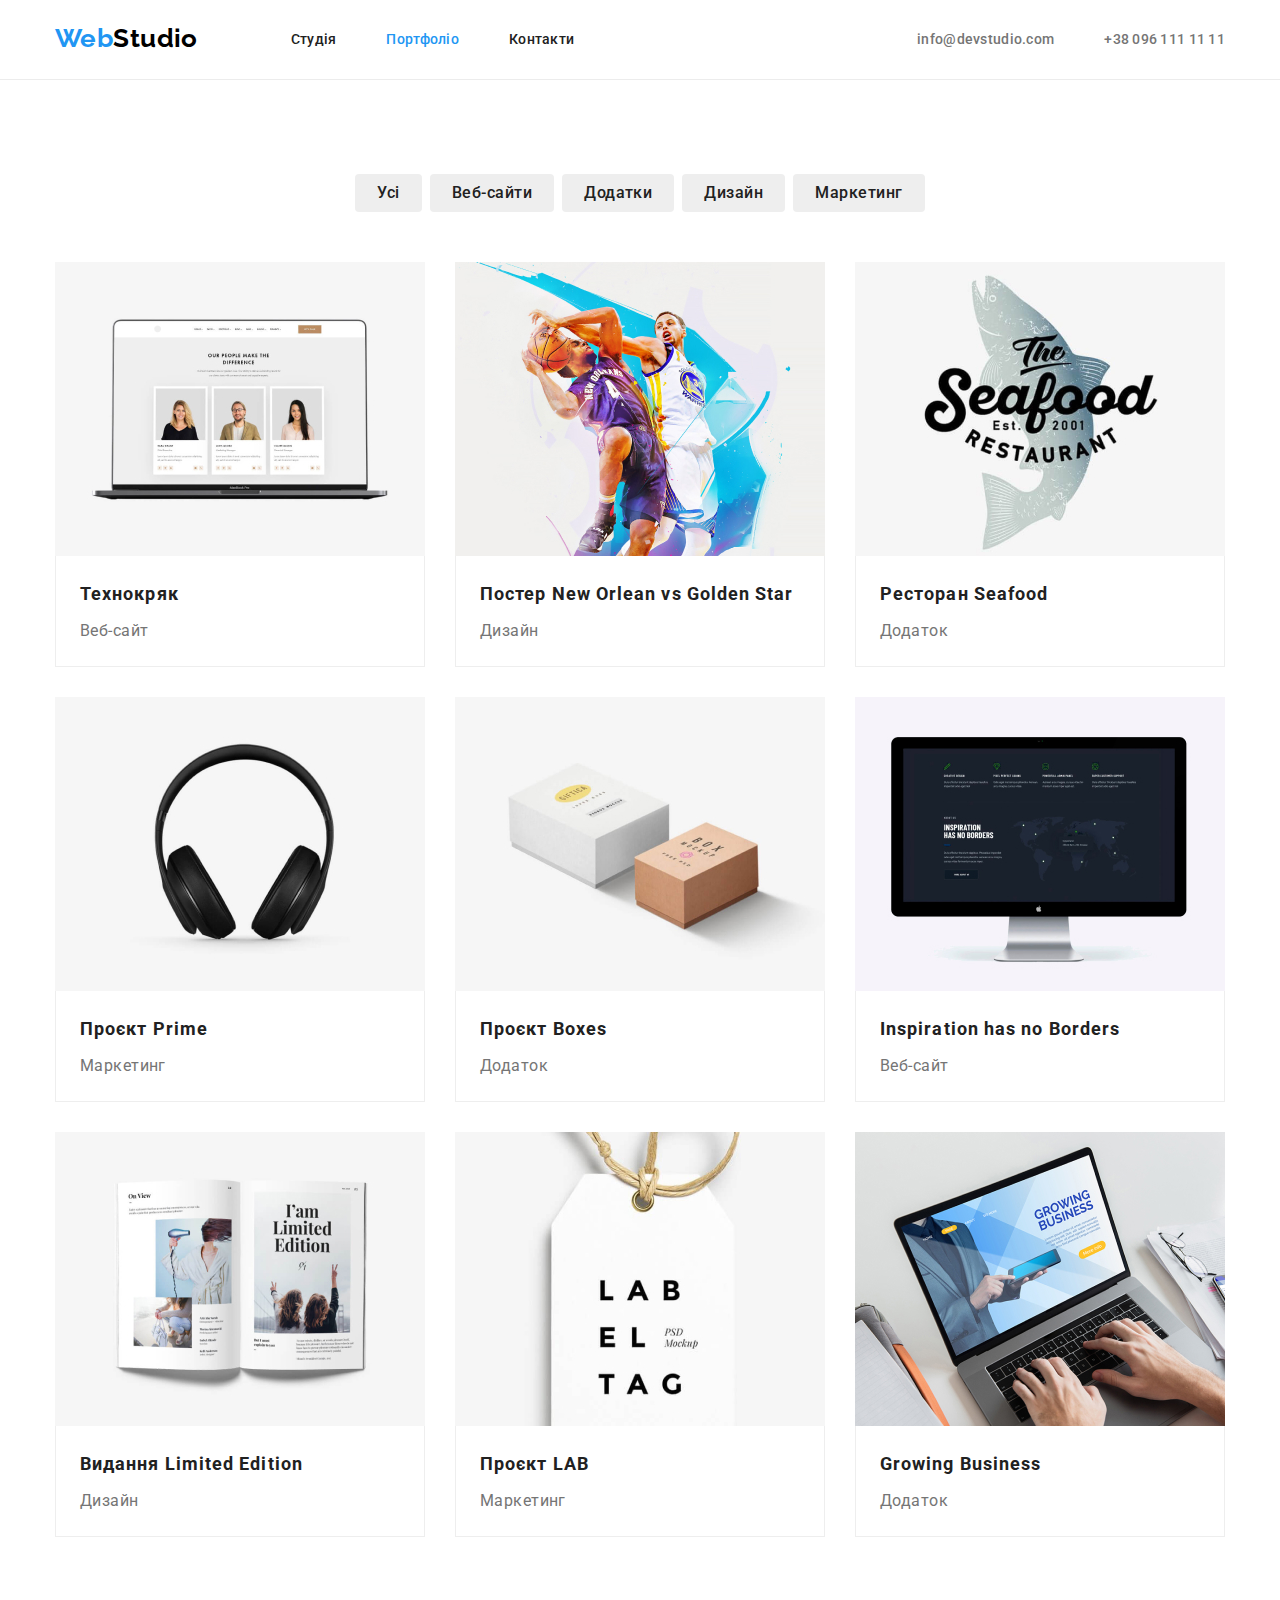
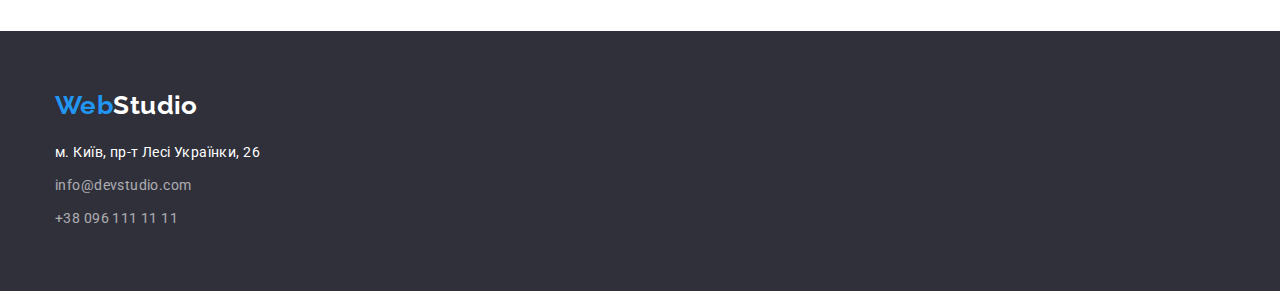
==== portfolio.html @ 3926dccb "cloned repository" ====
<!DOCTYPE html>
<html lang="uk">
  <head>
    <meta charset="UTF-8" />
    <meta http-equiv="X-UA-Compatible" content="IE=edge" />
    <meta name="viewport" content="width=device-width, initial-scale=1.0" />
    <link
      rel="stylesheet"
      href="https://cdnjs.cloudflare.com/ajax/libs/modern-normalize/1.1.0/modern-normalize.css"
      integrity="sha512-Y0MM+V6ymRKN2zStTqzQ227DWhhp4Mzdo6gnlRnuaNCbc+YN/ZH0sBCLTM4M0oSy9c9VKiCvd4Jk44aCLrNS5Q=="
      crossorigin="anonymous"
      referrerpolicy="no-referrer"
    />
    <link rel="stylesheet" href="./styles.css/styles.css" />
    <link rel="preconnect" href="https://fonts.googleapis.com" />
    <link rel="preconnect" href="https://fonts.gstatic.com" crossorigin />
    <link
      href="https://fonts.googleapis.com/css2?family=Raleway:wght@700&family=Roboto:wght@400;500;700;900&display=swap"
      rel="stylesheet"
    />

    <title>WebStudio | Portfolio</title>
  </head>
  <body>
    <header class="page-header">
      <div class="container header-container">
        <a href="./index.html" class="header-logo"
          ><span class="active">Web</span>Studio</a
        >
        <nav>
          <ul class="list nav-items">
            <li><a href="./index.html" class="nav-item">Студія</a></li>
            <li><a href="./portfolio.html" class="active nav-item">Портфоліо</a></li>
            <li><a href="" class="nav-item">Контакти</a></li>
          </ul>
        </nav>
        <ul class="list header-contacts">
          <li>
            <a href="mailto:info@devstudio.com" class="header-contact"
              >info@devstudio.com</a
            >
          </li>
          <li>
            <a href="tel:+380961111111" class="header-contact"
              >+38 096 111 11 11</a
            >
          </li>
        </ul>
      </div>
    </header>
  <main>
    <section class="section">
      <div class="container">
        <h1 class="hidden">Проєкти фірми</h1>
        <ul class="list radio-btns">
          <li><button class="radio-btn" type="button">Усі</button></li>
          <li><button class="radio-btn" type="button">Веб-сайти</button></li>
          <li><button class="radio-btn" type="button">Додатки</button></li>
          <li><button class="radio-btn" type="button">Дизайн</button></li>
          <li><button class="radio-btn" type="button">Маркетинг</button></li>
        </ul>
        <ul class="products list">
          <li class="product">
            <img
              src="./images/img.jpg"
              alt="Ноутбук, на якому відкритий сайт, що зображує фото трьох людех"
              width="370" height="294" class="product-img"
            />
            <div class="product-description">
              <h2 class="product-heading">Технокряк</h2>
              <p class="product-text">Веб-сайт</p>  
            </div>
          </li>
          <li class="product">
            <img
              src="./images/img-1.jpg"
              alt="Один баскетболіст намагається перехопити м'яча в іншого"
              width="370" class="product-img"
            />
            <div class="product-description">
              <h2 class="product-heading">Постер New Orlean vs Golden Star</h2>
              <p class="product-text">Дизайн</p>
            </div> 
          </li>
          <li class="product">
            <img
              src="./images/img-2.jpg"
              alt="Логотип ресторану Seafood"
              width="370" class="product-img"
            />
            <div class="product-description">
              <h2 class="product-heading">Ресторан Seafood</h2>
              <p class="product-text">Додаток</p>
            </div>  
          </li>
          <li class="product">
            <img src="./images/img-3.jpg" alt="Чорні навушники" width="370"  class="product-img"/>
            <div class="product-description">
              <h2 class="product-heading">Проєкт Prime</h2>
              <p class="product-text">Маркетинг</p>
            </div>         
          </li>
          <li class="product">
            <img src="./images/img-4.jpg" alt="Дві коробки" width="370"  class="product-img"/>
            <div class="product-description">
              <h2 class="product-heading">Проєкт Boxes</h2>
              <p class="product-text">Додаток</p>
            </div>
          </li>
          <li class="product">
            <img
              src="./images/img-5.jpg"
              alt="Монітор, що зображує сайт проєкту Inspiration has no Borders"
              width="370" class="product-img"
            />
            <div class="product-description">
              <h2 class="product-heading">Inspiration has no Borders</h2>
              <p class="product-text">Веб-сайт</p>
            </div>
          </li>
          <li class="product">
            <img src="./images/img-6.jpg" alt="Відкрити книга" width="370"  class="product-img"/>
            <div class="product-description">
              <h2 class="product-heading">Видання Limited Edition</h2>
              <p class="product-text">Дизайн</p>
            </div>
          </li>
          <li class="product">
            <img
              src="./images/img-7.jpg"
              alt="Бірка з написом Lab El Tag"
              width="370" class="product-img"
            />
            <div class="product-description">
              <h2 class="product-heading">Проєкт LAB</h2>
              <p class="product-text">Маркетинг</p>
            </div>
          </li>
          <li class="product">
            <img
              src="./images/img-8.jpg"
              alt="Людина працює за ноутбуком, на якому відкритий додаток Growing Business"
              width="370" class="product-img"
            />
            <div class="product-description">
              <h2 class="product-heading">Growing Business</h2>
              <p class="product-text">Додаток</p>
            </div>
          </li>
        </ul>
      </div>
    </section>
  </main>
  <footer class="page-footer">
      <div class="container">
        <a href="./index.html" class="footer-logo"
          ><span class="active">Web</span>Studio</a
        >
        <address>
          <ul class="list">
            <li class="footer-address">
              <a
                href="https://www.google.com/maps/place/Lesi+Ukrainky+Blvd,+26,+Kyiv,+02000/@50.4265841,30.5361971,17z/data=!3m1!4b1!4m5!3m4!1s0x40d4cf0e033ecbe9:0x57a4dffefec77da0!8m2!3d50.4265807!4d30.5383858"
                target="_blank"
                class="address-link first"
                >м. Київ, пр-т Лесі Українки, 26</a
              >
            </li>
            <li class="footer-address">
              <a href="mailto:info@devstudio.com" class="address-link"
                >info@devstudio.com</a
              >
            </li>
            <li class="footer-address">
              <a href="tel:+380961111111" class="address-link"
                >+38 096 111 11 11</a
              >
            </li>
          </ul>
        </address>
      </div>
    </footer>
</html>
---- styles.css/styles.css ----
:root {
  --main-font: "Roboto", sans-serif;
  --logo-font: "Raleway", sans-serif;
  --accent: #2196f3;
  --black-text: #212121;
  --grey-text: #757575;
  --black-background: #2f303a;
  --grey-button: #f5f4fa;
  --white: #fff;
  --black: #000;
  --grey: #eee;
}

*,
*::after,
*::before {
  box-sizing: border-box;
}

h1,
h2,
h3,
p {
  margin: 0;
}

body {
  font-family: var(--main-font);
  color: var(--grey-text);
  letter-spacing: 0.03em;
  font-size: 14px;
}

img {
  display: block;
  max-width: 100%;
  height: auto;
}

.list {
  list-style: none;
  margin: 0;
  padding: 0;
}

.container {
  width: 1200px;
  margin: 0 auto;
  padding-left: 15px;
  padding-right: 15px;
}

.section {
  padding-top: 94px;
  padding-bottom: 94px;
}

/* Header */

.page-header {
  border-bottom: 1px solid #ececec;
}

.header-container {
  display: flex;
  align-items: center;
}

/* logo */

.header-logo {
  margin-right: 93px;
  padding-top: 24px;
  padding-bottom: 25px;

  text-decoration: none;
  font-family: var(--logo-font);
  font-size: 26px;
  font-weight: 700;

  color: var(--black);
}

/* nav */

.nav-items {
  display: flex;
  gap: 50px;
}

.nav-item,
.nav-item:visited {
  padding-top: 32px;
  padding-bottom: 32px;

  color: var(--black-text);

  text-decoration: none;
  letter-spacing: 0.02em;
  font-weight: 500;
}

.active,
.active:visited {
  color: var(--accent);
}

/* contacts */

.header-contacts {
  display: flex;
  gap: 50px;
  margin-left: auto;
}

.header-contact {
  color: inherit;
  text-decoration: none;
  letter-spacing: 0.02em;
  font-weight: 500;
}

.header-contact:hover,
.header-contact:focus {
  color: var(--accent);
}

/* hero */

.hero {
  text-align: center;
  padding-top: 200px;
  padding-bottom: 200px;

  background-color: var(--black-background);
}

.hero-heading {
  margin: 0 auto 30px;
  width: 696px;

  color: var(--white);

  text-transform: uppercase;
  font-weight: 900;
  font-size: 44px;
  line-height: 1.36;
  letter-spacing: 0.06em;
}

.primary-btn {
  padding: 10px 32px;
  min-width: 216px;
  text-align: center;
  border-radius: 4px;

  color: var(--white);
  background-color: var(--accent);
  border: none;

  font-family: var(--main-font);
  font-weight: 700;
  letter-spacing: 0.06em;
  font-size: 16px;
  line-height: 1.88;

  cursor: pointer;
}

/* hidden headings */

.hidden {
  position: absolute;
  white-space: nowrap;
  width: 1px;
  height: 1px;
  overflow: hidden;
  border: 0;
  padding: 0;
  clip: rect(0 0 0 0);
  clip-path: inset(50%);
  margin: -1px;
}

/* features section */

.features {
  display: flex;
  gap: 30px;
  padding-bottom: 0;
}

.features-subsection {
  width: 270px;
}

.features-heading {
  margin-bottom: 10px;

  font-weight: 700;
  font-size: 14px;
  text-transform: uppercase;

  color: var(--black-text);
}

.features-paragraph {
  line-height: 1.71;
}

/* activities section*/

.activities-photos {
  display: flex;
  gap: 30px;
}

.section-heading {
  margin-bottom: 50px;
  text-align: center;

  color: var(--black-text);

  font-weight: 700;
  font-size: 36px;
}

/* team section */

.team {
  background-color: var(--grey-button);
}

.team.list {
  display: flex;
  gap: 30px;

  text-align: center;
}

.team-subsection {
  border-radius: 0 0 4px 4px;
  box-shadow: 0px 1px 3px rgba(0, 0, 0, 0.12), 0px 1px 1px rgba(0, 0, 0, 0.14),
    0px 2px 1px rgba(0, 0, 0, 0.2);
}

.team-photo {
  margin-bottom: 30px;
}

.team-name {
  color: var(--black-text);

  font-weight: 500;
  font-size: 16px;

  margin-bottom: 10px;
}

.team-text {
  font-size: 16px;

  margin-bottom: 30px;
}

/* footer */

.page-footer {
  padding-top: 60px;
  padding-bottom: 60px;
  background-color: var(--black-background);
}

.footer-logo {
  display: block;
  margin-bottom: 20px;
  width: 200px;

  text-decoration: none;
  font-family: var(--logo-font);
  font-size: 26px;
  font-weight: 700;

  color: var(--white);
}

.footer-address {
  display: block;
}

.footer-address:not(:last-child) {
  margin-bottom: 9px;
}

.address-link,
.address-link:visited {
  color: var(--white);
  opacity: 0.6;

  text-decoration: none;
  font-weight: 400;
  font-style: normal;
  line-height: 1.71;
}

.first,
.first:visited {
  opacity: 1;
}

.address-link:hover,
.address-link:focus {
  color: var(--accent);
}

/* portfolio page */

/* radio buttons */

.radio-btns {
  display: flex;
  justify-content: center;
  gap: 8px;
  margin-bottom: 50px;
}

.radio-btn {
  padding: 6px 22px;
  border-radius: 4px;

  color: var(--black-text);
  background-color: var(--grey);
  border: none;

  font-family: var(--main-font);
  font-weight: 500;
  font-size: 16px;
  line-height: 1.62;
  letter-spacing: 0.03em;

  cursor: pointer;
}

.radio-btn:hover,
.radio-btn:focus {
  color: var(--white);
  background-color: var(--accent);
  box-shadow: 0px 3px 1px rgba(0, 0, 0, 0.1), 0px 1px 2px rgba(0, 0, 0, 0.08),
    0px 2px 2px rgba(0, 0, 0, 0.12);
}

/* products */

.products {
  display: flex;
  gap: 30px;
  flex-wrap: wrap;
}

.product {
  width: 370px;
  margin: 0;
}

.product-description {
  padding: 20px 24px;

  border: 1px solid var(--grey);
  border-top: none;
}

.product-heading {
  font-weight: 700;
  line-height: 2;
  font-size: 18px;
  letter-spacing: 0.06em;

  color: var(--black-text);
}

.product-text {
  margin-top: 4px;

  font-size: 16px;
  line-height: 1.88;
}
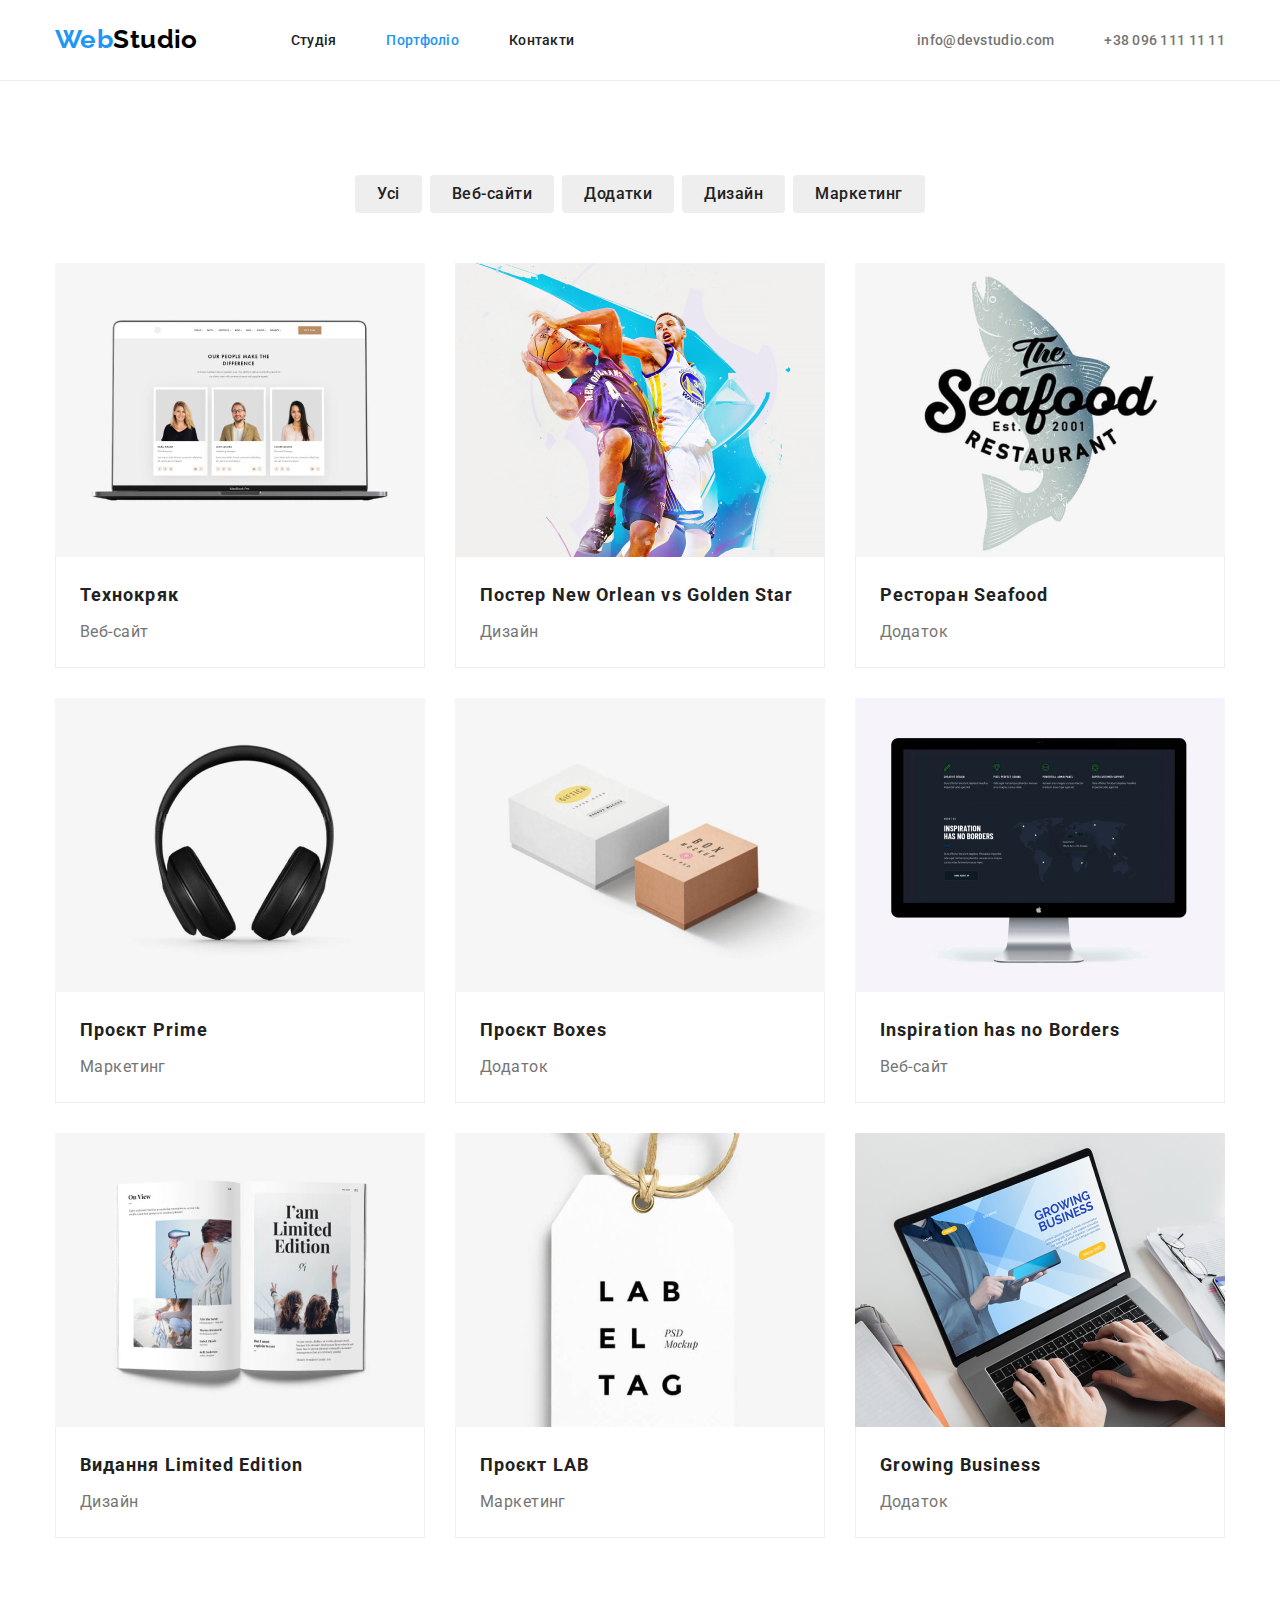
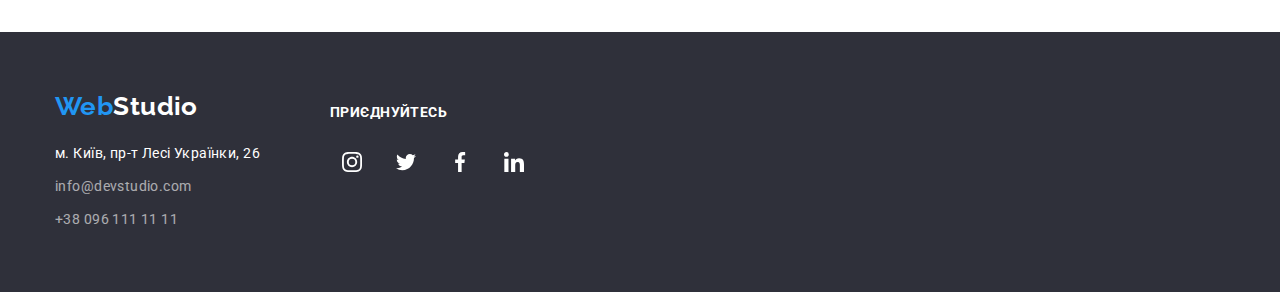
==== commit e04a5139: "all icon" ====
--- a/portfolio.html
+++ b/portfolio.html
@@ -152,32 +152,59 @@
     </section>
   </main>
   <footer class="page-footer">
-      <div class="container">
-        <a href="./index.html" class="footer-logo"
-          ><span class="active">Web</span>Studio</a
-        >
-        <address>
-          <ul class="list">
-            <li class="footer-address">
-              <a
-                href="https://www.google.com/maps/place/Lesi+Ukrainky+Blvd,+26,+Kyiv,+02000/@50.4265841,30.5361971,17z/data=!3m1!4b1!4m5!3m4!1s0x40d4cf0e033ecbe9:0x57a4dffefec77da0!8m2!3d50.4265807!4d30.5383858"
-                target="_blank"
-                class="address-link first"
-                >м. Київ, пр-т Лесі Українки, 26</a
-              >
-            </li>
-            <li class="footer-address">
-              <a href="mailto:info@devstudio.com" class="address-link"
-                >info@devstudio.com</a
-              >
-            </li>
-            <li class="footer-address">
-              <a href="tel:+380961111111" class="address-link"
-                >+38 096 111 11 11</a
-              >
+      <div class="container footer">
+        <div>
+          <a href="./index.html" class="footer-logo"
+            ><span class="active">Web</span>Studio</a
+          >
+          <address>
+            <ul class="list">
+              <li class="footer-address">
+                <a
+                  href="https://www.google.com/maps/place/Lesi+Ukrainky+Blvd,+26,+Kyiv,+02000/@50.4265841,30.5361971,17z/data=!3m1!4b1!4m5!3m4!1s0x40d4cf0e033ecbe9:0x57a4dffefec77da0!8m2!3d50.4265807!4d30.5383858"
+                  target="_blank"
+                  class="address-link first"
+                  >м. Київ, пр-т Лесі Українки, 26</a
+                >
+              </li>
+              <li class="footer-address">
+                <a href="mailto:info@devstudio.com" class="address-link"
+                  >info@devstudio.com</a
+                >
+              </li>
+              <li class="footer-address">
+                <a href="tel:+380961111111" class="address-link"
+                  >+38 096 111 11 11</a
+                >
+              </li>
+            </ul>
+          </address>
+        </div>
+        <div class="footer-join-us">
+          <h4 class="footer-subheading">приєднуйтесь</h4>
+          <ul class="list social-media-icons">
+            <li class="social-media-icon-bcg">
+              <svg class="social-media-icon icon">
+                <use href="./images/icons.svg#icon-instagram-2"></use>
+              </svg>
+            </li>
+            <li class="social-media-icon-bcg">
+              <svg class="social-media-icon icon">
+                <use href="./images/icons.svg#icon-twitter-1"></use>
+              </svg>
+            </li>
+            <li class="social-media-icon-bcg">
+              <svg class="social-media-icon icon">
+                <use href="./images/icons.svg#icon-facebook-1"></use>
+              </svg>
+            </li>
+            <li class="social-media-icon-bcg">
+              <svg class="social-media-icon icon">
+                <use href="./images/icons.svg#icon-linkedin-1"></use>
+              </svg>
             </li>
           </ul>
-        </address>
+        </div>
       </div>
     </footer>
-</html>
+</html> 
--- a/styles.css/styles.css
+++ b/styles.css/styles.css
@@ -9,6 +9,7 @@
   --white: #fff;
   --black: #000;
   --grey: #eee;
+  --social-media-icon: #afb1b8;
 }
 
 *,
@@ -20,6 +21,7 @@
 h1,
 h2,
 h3,
+h4,
 p {
   margin: 0;
 }
@@ -111,6 +113,8 @@
   display: flex;
   gap: 50px;
   margin-left: auto;
+  padding-top: 32px;
+  padding-bottom: 32px;
 }
 
 .header-contact {
@@ -123,6 +127,12 @@
 .header-contact:hover,
 .header-contact:focus {
   color: var(--accent);
+  cursor: pointer;
+}
+
+.header-contact.display-flex {
+  display: flex;
+  gap: 10px;
 }
 
 /* hero */
@@ -194,6 +204,11 @@
   width: 270px;
 }
 
+.features-subsection > .icon {
+  background-color: var(--grey-button);
+  margin-bottom: 30px;
+}
+
 .features-heading {
   margin-bottom: 10px;
 
@@ -239,6 +254,8 @@
 }
 
 .team-subsection {
+  padding-bottom: 30px;
+
   border-radius: 0 0 4px 4px;
   box-shadow: 0px 1px 3px rgba(0, 0, 0, 0.12), 0px 1px 1px rgba(0, 0, 0, 0.14),
     0px 2px 1px rgba(0, 0, 0, 0.2);
@@ -263,7 +280,42 @@
   margin-bottom: 30px;
 }
 
+/* clients */
+
+.clients {
+  display: flex;
+  justify-content: center;
+  gap: 30px;
+}
+
+.client {
+  width: 170px;
+  padding: 16px 32px;
+
+  border: 1px solid var(--social-media-icon);
+  border-radius: 4px;
+
+  color: var(--social-media-icon);
+}
+
+.client:hover,
+.client:focus {
+  color: var(--accent);
+  border-color: var(--accent);
+  cursor: pointer;
+}
+
+.client-icon {
+  width: 106px;
+  height: 60px;
+}
+
 /* footer */
+
+.footer.container {
+  display: flex;
+  gap: 70px;
+}
 
 .page-footer {
   padding-top: 60px;
@@ -294,6 +346,7 @@
 
 .address-link,
 .address-link:visited {
+  display: block;
   color: var(--white);
   opacity: 0.6;
 
@@ -311,6 +364,22 @@
 .address-link:hover,
 .address-link:focus {
   color: var(--accent);
+}
+
+.footer-subheading {
+  margin-bottom: 20px;
+  padding-top: 12px;
+
+  font-weight: 700;
+
+  text-transform: uppercase;
+  text-decoration: none;
+
+  color: var(--white);
+}
+
+.page-footer .social-media-icon-bcg {
+  color: var(--white);
 }
 
 /* portfolio page */
@@ -384,3 +453,57 @@
   font-size: 16px;
   line-height: 1.88;
 }
+
+/* icons */
+
+.icon {
+  display: block;
+  margin: auto;
+}
+
+.icon.mail {
+  width: 16px;
+  height: 12px;
+}
+
+.icon.phone {
+  width: 10px;
+  height: 16px;
+}
+
+.feature-icon {
+  width: 70px;
+  height: 120px;
+}
+
+.social-media-icon {
+  width: 20px;
+  height: 20px;
+  margin: auto;
+}
+
+.social-media-icons {
+  display: flex;
+  justify-content: center;
+  gap: 10px;
+  align-items: center;
+}
+
+.social-media-icon-bcg {
+  padding: 12px;
+
+  border-radius: 50%;
+
+  color: var(--social-media-icon);
+}
+
+.social-media-icon-bcg:hover {
+  background-color: var(--accent);
+  color: var(--white);
+}
+
+.icon-container {
+  padding-top: 1px;
+  padding-bottom: 0;
+  height: auto;
+}
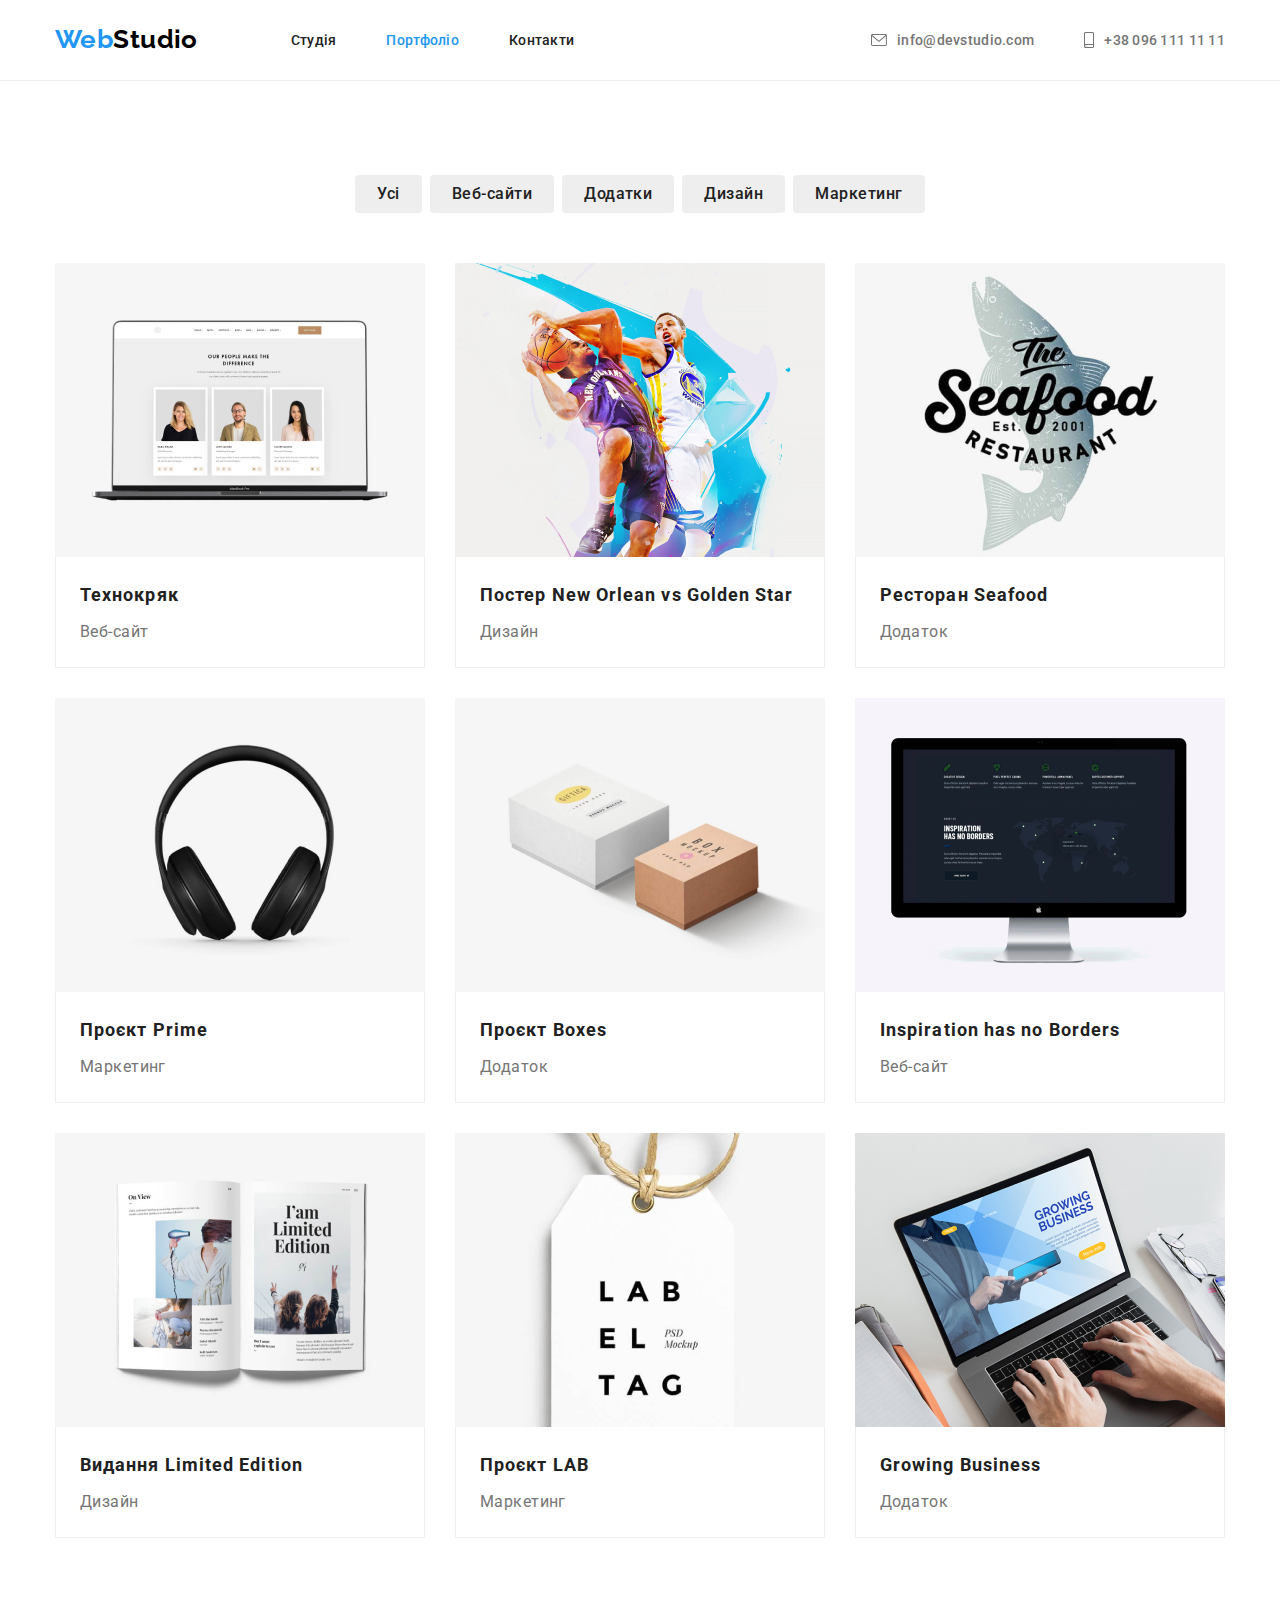
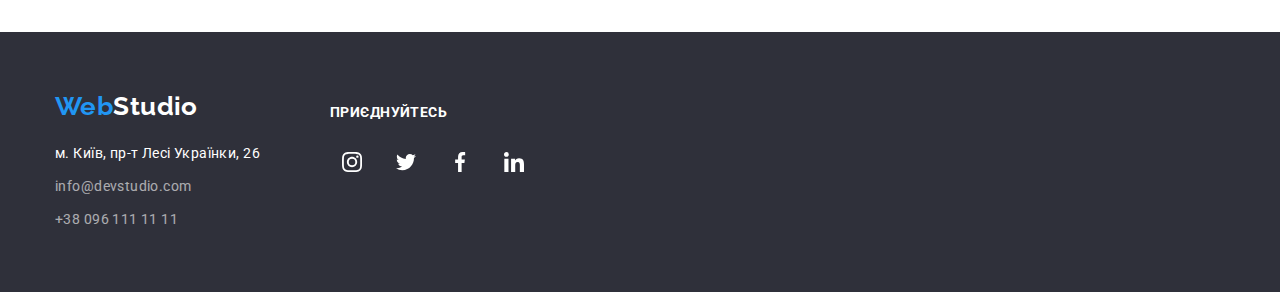
==== commit 344f5f5d: "portfolio nav icons" ====
--- a/portfolio.html
+++ b/portfolio.html
@@ -35,12 +35,19 @@
           </ul>
         </nav>
         <ul class="list header-contacts">
-          <li>
+          <li class="display-flex header-contact">
+            <svg class="icon mail">
+              <use href="./images/icons.svg#icon-envelope"></use>
+            </svg>
             <a href="mailto:info@devstudio.com" class="header-contact"
               >info@devstudio.com</a
             >
           </li>
-          <li>
+          <li class="display-flex header-contact">
+            <svg class="icon phone">
+              <use href="./images/icons.svg#icon-smartphone"></use>
+            </svg>
+
             <a href="tel:+380961111111" class="header-contact"
               >+38 096 111 11 11</a
             >
--- a/styles.css/styles.css
+++ b/styles.css/styles.css
@@ -138,11 +138,24 @@
 /* hero */
 
 .hero {
+  min-height: 600px;
+  max-width: 1600px;
+  margin: 0 auto;
+
   text-align: center;
   padding-top: 200px;
   padding-bottom: 200px;
 
-  background-color: var(--black-background);
+  background-image: linear-gradient(
+      to right,
+      rgba(47, 48, 58, 0.4),
+      rgba(47, 48, 58, 0.4)
+    ),
+    url("../images/hero-bcg.jpg");
+
+  background-size: cover;
+  background-position: center;
+  background-repeat: no-repeat;
 }
 
 .hero-heading {
@@ -431,6 +444,12 @@
   margin: 0;
 }
 
+.product:hover,
+.product:focus {
+  box-shadow: 0px 1px 1px rgba(0, 0, 0, 0.12), 0px 4px 4px rgba(0, 0, 0, 0.06),
+    1px 4px 6px rgba(0, 0, 0, 0.16);
+}
+
 .product-description {
   padding: 20px 24px;
 
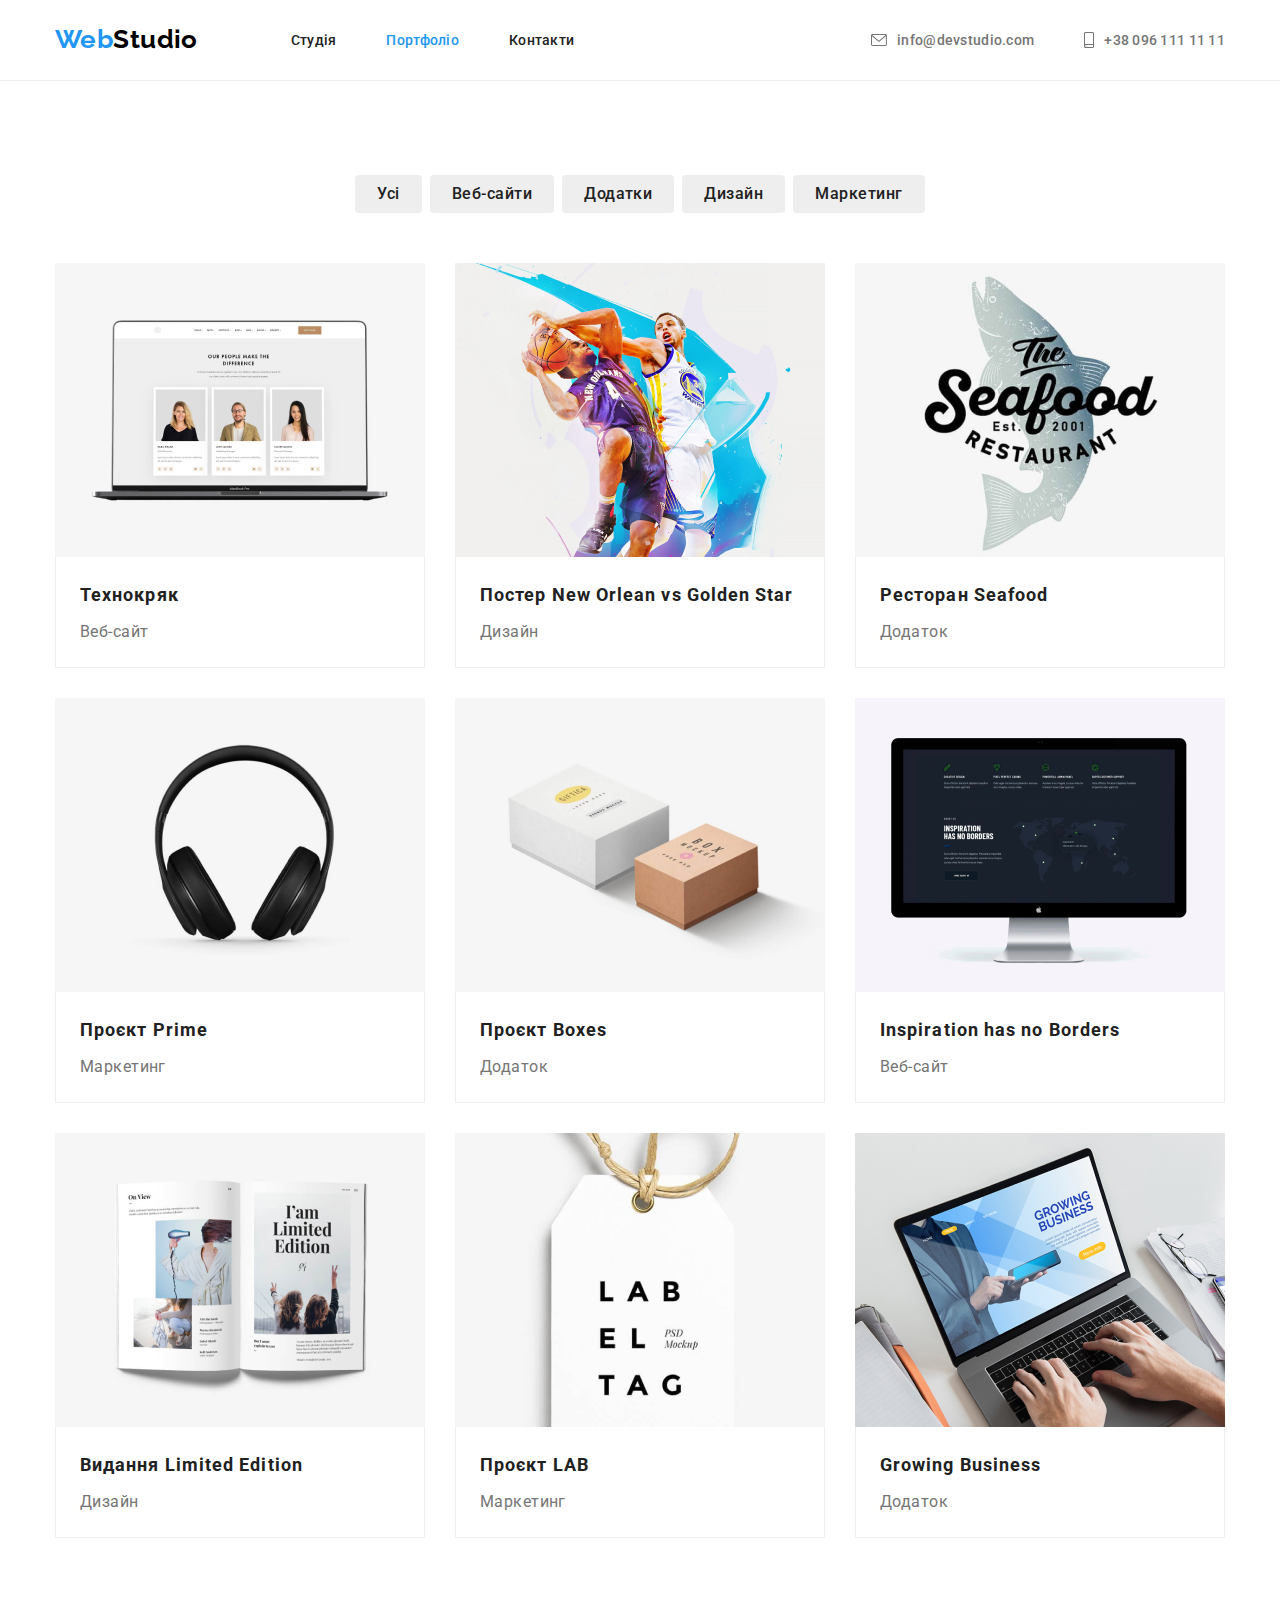
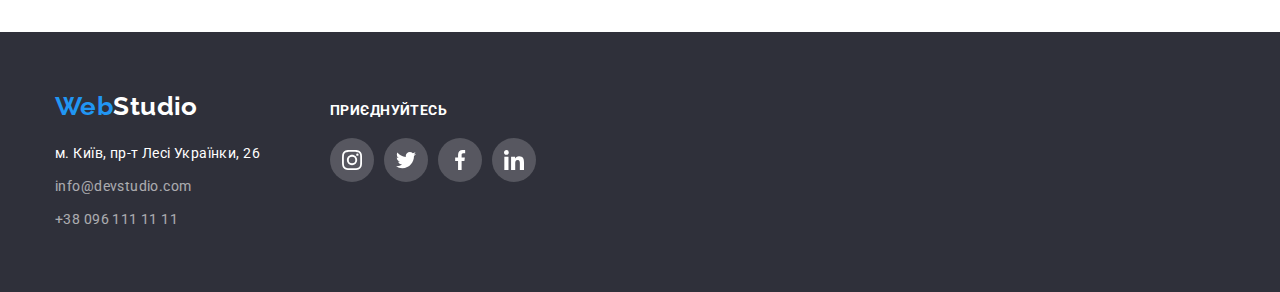
==== commit a60cf9dd: "all fixed" ====
--- a/portfolio.html
+++ b/portfolio.html
@@ -30,7 +30,9 @@
         <nav>
           <ul class="list nav-items">
             <li><a href="./index.html" class="nav-item">Студія</a></li>
-            <li><a href="./portfolio.html" class="active nav-item">Портфоліо</a></li>
+            <li>
+              <a href="./portfolio.html" class="active nav-item">Портфоліо</a>
+            </li>
             <li><a href="" class="nav-item">Контакти</a></li>
           </ul>
         </nav>
@@ -55,110 +57,152 @@
         </ul>
       </div>
     </header>
-  <main>
-    <section class="section">
-      <div class="container">
-        <h1 class="hidden">Проєкти фірми</h1>
-        <ul class="list radio-btns">
-          <li><button class="radio-btn" type="button">Усі</button></li>
-          <li><button class="radio-btn" type="button">Веб-сайти</button></li>
-          <li><button class="radio-btn" type="button">Додатки</button></li>
-          <li><button class="radio-btn" type="button">Дизайн</button></li>
-          <li><button class="radio-btn" type="button">Маркетинг</button></li>
-        </ul>
-        <ul class="products list">
-          <li class="product">
-            <img
-              src="./images/img.jpg"
-              alt="Ноутбук, на якому відкритий сайт, що зображує фото трьох людех"
-              width="370" height="294" class="product-img"
-            />
-            <div class="product-description">
-              <h2 class="product-heading">Технокряк</h2>
-              <p class="product-text">Веб-сайт</p>  
-            </div>
-          </li>
-          <li class="product">
-            <img
-              src="./images/img-1.jpg"
-              alt="Один баскетболіст намагається перехопити м'яча в іншого"
-              width="370" class="product-img"
-            />
-            <div class="product-description">
-              <h2 class="product-heading">Постер New Orlean vs Golden Star</h2>
-              <p class="product-text">Дизайн</p>
-            </div> 
-          </li>
-          <li class="product">
-            <img
-              src="./images/img-2.jpg"
-              alt="Логотип ресторану Seafood"
-              width="370" class="product-img"
-            />
-            <div class="product-description">
-              <h2 class="product-heading">Ресторан Seafood</h2>
-              <p class="product-text">Додаток</p>
-            </div>  
-          </li>
-          <li class="product">
-            <img src="./images/img-3.jpg" alt="Чорні навушники" width="370"  class="product-img"/>
-            <div class="product-description">
-              <h2 class="product-heading">Проєкт Prime</h2>
-              <p class="product-text">Маркетинг</p>
-            </div>         
-          </li>
-          <li class="product">
-            <img src="./images/img-4.jpg" alt="Дві коробки" width="370"  class="product-img"/>
-            <div class="product-description">
-              <h2 class="product-heading">Проєкт Boxes</h2>
-              <p class="product-text">Додаток</p>
-            </div>
-          </li>
-          <li class="product">
-            <img
-              src="./images/img-5.jpg"
-              alt="Монітор, що зображує сайт проєкту Inspiration has no Borders"
-              width="370" class="product-img"
-            />
-            <div class="product-description">
-              <h2 class="product-heading">Inspiration has no Borders</h2>
-              <p class="product-text">Веб-сайт</p>
-            </div>
-          </li>
-          <li class="product">
-            <img src="./images/img-6.jpg" alt="Відкрити книга" width="370"  class="product-img"/>
-            <div class="product-description">
-              <h2 class="product-heading">Видання Limited Edition</h2>
-              <p class="product-text">Дизайн</p>
-            </div>
-          </li>
-          <li class="product">
-            <img
-              src="./images/img-7.jpg"
-              alt="Бірка з написом Lab El Tag"
-              width="370" class="product-img"
-            />
-            <div class="product-description">
-              <h2 class="product-heading">Проєкт LAB</h2>
-              <p class="product-text">Маркетинг</p>
-            </div>
-          </li>
-          <li class="product">
-            <img
-              src="./images/img-8.jpg"
-              alt="Людина працює за ноутбуком, на якому відкритий додаток Growing Business"
-              width="370" class="product-img"
-            />
-            <div class="product-description">
-              <h2 class="product-heading">Growing Business</h2>
-              <p class="product-text">Додаток</p>
-            </div>
-          </li>
-        </ul>
-      </div>
-    </section>
-  </main>
-  <footer class="page-footer">
+    <main>
+      <section class="section">
+        <div class="container">
+          <h1 class="hidden">Проєкти фірми</h1>
+          <ul class="list radio-btns">
+            <li><button class="radio-btn" type="button">Усі</button></li>
+            <li><button class="radio-btn" type="button">Веб-сайти</button></li>
+            <li><button class="radio-btn" type="button">Додатки</button></li>
+            <li><button class="radio-btn" type="button">Дизайн</button></li>
+            <li><button class="radio-btn" type="button">Маркетинг</button></li>
+          </ul>
+          <ul class="products list">
+            <li class="product">
+              <a href="#" class="product-link">
+                <img
+                  src="./images/img.jpg"
+                  alt="Ноутбук, на якому відкритий сайт, що зображує фото трьох людех"
+                  width="370"
+                  height="294"
+                  class="product-img"
+                />
+                <div class="product-description">
+                  <h2 class="product-heading">Технокряк</h2>
+                  <p class="product-text">Веб-сайт</p>
+                </div>
+              </a>
+            </li>
+            <li class="product">
+              <a href="#" class="product-link">
+                <img
+                  src="./images/img-1.jpg"
+                  alt="Один баскетболіст намагається перехопити м'яча в іншого"
+                  width="370"
+                  class="product-img"
+                />
+                <div class="product-description">
+                  <h2 class="product-heading">
+                    Постер New Orlean vs Golden Star
+                  </h2>
+                  <p class="product-text">Дизайн</p>
+                </div>
+              </a>
+            </li>
+            <li class="product">
+              <a href="#" class="product-link">
+                <img
+                  src="./images/img-2.jpg"
+                  alt="Логотип ресторану Seafood"
+                  width="370"
+                  class="product-img"
+                />
+                <div class="product-description">
+                  <h2 class="product-heading">Ресторан Seafood</h2>
+                  <p class="product-text">Додаток</p>
+                </div>
+              </a>
+            </li>
+            <li class="product">
+              <a href="#" class="product-link">
+                <img
+                  src="./images/img-3.jpg"
+                  alt="Чорні навушники"
+                  width="370"
+                  class="product-img"
+                />
+                <div class="product-description">
+                  <h2 class="product-heading">Проєкт Prime</h2>
+                  <p class="product-text">Маркетинг</p>
+                </div>
+              </a>
+            </li>
+            <li class="product">
+              <a href="#" class="product-link">
+                <img
+                  src="./images/img-4.jpg"
+                  alt="Дві коробки"
+                  width="370"
+                  class="product-img"
+                />
+                <div class="product-description">
+                  <h2 class="product-heading">Проєкт Boxes</h2>
+                  <p class="product-text">Додаток</p>
+                </div>
+              </a>
+            </li>
+            <li class="product">
+              <a href="#" class="product-link">
+                <img
+                  src="./images/img-5.jpg"
+                  alt="Монітор, що зображує сайт проєкту Inspiration has no Borders"
+                  width="370"
+                  class="product-img"
+                />
+                <div class="product-description">
+                  <h2 class="product-heading">Inspiration has no Borders</h2>
+                  <p class="product-text">Веб-сайт</p>
+                </div>
+              </a>
+            </li>
+            <li class="product">
+              <a href="#" class="product-link">
+                <img
+                  src="./images/img-6.jpg"
+                  alt="Відкрити книга"
+                  width="370"
+                  class="product-img"
+                />
+                <div class="product-description">
+                  <h2 class="product-heading">Видання Limited Edition</h2>
+                  <p class="product-text">Дизайн</p>
+                </div>
+              </a>
+            </li>
+            <li class="product">
+              <a href="#" class="product-link">
+                <img
+                  src="./images/img-7.jpg"
+                  alt="Бірка з написом Lab El Tag"
+                  width="370"
+                  class="product-img"
+                />
+                <div class="product-description">
+                  <h2 class="product-heading">Проєкт LAB</h2>
+                  <p class="product-text">Маркетинг</p>
+                </div>
+              </a>
+            </li>
+            <li class="product">
+              <a href="#" class="product-link">
+                <img
+                  src="./images/img-8.jpg"
+                  alt="Людина працює за ноутбуком, на якому відкритий додаток Growing Business"
+                  width="370"
+                  class="product-img"
+                />
+                <div class="product-description">
+                  <h2 class="product-heading">Growing Business</h2>
+                  <p class="product-text">Додаток</p>
+                </div>
+              </a>
+            </li>
+          </ul>
+        </div>
+      </section>
+    </main>
+    <footer class="page-footer">
       <div class="container footer">
         <div>
           <a href="./index.html" class="footer-logo"
@@ -188,30 +232,39 @@
           </address>
         </div>
         <div class="footer-join-us">
-          <h4 class="footer-subheading">приєднуйтесь</h4>
+          <b class="footer-subheading">приєднуйтесь</b>
           <ul class="list social-media-icons">
             <li class="social-media-icon-bcg">
-              <svg class="social-media-icon icon">
-                <use href="./images/icons.svg#icon-instagram-2"></use>
-              </svg>
-            </li>
-            <li class="social-media-icon-bcg">
-              <svg class="social-media-icon icon">
-                <use href="./images/icons.svg#icon-twitter-1"></use>
-              </svg>
-            </li>
-            <li class="social-media-icon-bcg">
-              <svg class="social-media-icon icon">
-                <use href="./images/icons.svg#icon-facebook-1"></use>
-              </svg>
-            </li>
-            <li class="social-media-icon-bcg">
-              <svg class="social-media-icon icon">
-                <use href="./images/icons.svg#icon-linkedin-1"></use>
-              </svg>
+              <a href="#" class="social-media-link footer-icon">
+                <svg class="social-media-icon">
+                  <use href="./images/icons.svg#icon-instagram-2"></use>
+                </svg>
+              </a>
+            </li>
+            <li class="social-media-icon-bcg">
+              <a href="#" class="social-media-link footer-icon">
+                <svg class="social-media-icon">
+                  <use href="./images/icons.svg#icon-twitter-1"></use>
+                </svg>
+              </a>
+            </li>
+            <li class="social-media-icon-bcg">
+              <a href="#" class="social-media-link footer-icon">
+                <svg class="social-media-icon">
+                  <use href="./images/icons.svg#icon-facebook-1"></use>
+                </svg>
+              </a>
+            </li>
+            <li class="social-media-icon-bcg">
+              <a href="#" class="social-media-link footer-icon">
+                <svg class="social-media-icon">
+                  <use href="./images/icons.svg#icon-linkedin-1"></use>
+                </svg>
+              </a>
             </li>
           </ul>
         </div>
       </div>
     </footer>
-</html> 
+  </body>
+</html>
--- a/styles.css/styles.css
+++ b/styles.css/styles.css
@@ -21,9 +21,13 @@
 h1,
 h2,
 h3,
-h4,
-p {
+p,
+b {
   margin: 0;
+}
+
+a {
+  color: inherit;
 }
 
 body {
@@ -272,6 +276,7 @@
   border-radius: 0 0 4px 4px;
   box-shadow: 0px 1px 3px rgba(0, 0, 0, 0.12), 0px 1px 1px rgba(0, 0, 0, 0.14),
     0px 2px 1px rgba(0, 0, 0, 0.2);
+  background-color: var(--white);
 }
 
 .team-photo {
@@ -290,7 +295,23 @@
 .team-text {
   font-size: 16px;
 
-  margin-bottom: 30px;
+  margin-bottom: 16px;
+}
+
+.social-media-link {
+  width: 100%;
+  height: 100%;
+  display: flex;
+  justify-content: center;
+  align-items: center;
+  border-radius: 50%;
+  color: var(--social-media-icon);
+}
+
+.social-media-link:hover,
+.social-media-link:focus {
+  background-color: var(--accent);
+  color: var(--white);
 }
 
 /* clients */
@@ -303,7 +324,6 @@
 
 .client {
   width: 170px;
-  padding: 16px 32px;
 
   border: 1px solid var(--social-media-icon);
   border-radius: 4px;
@@ -312,7 +332,9 @@
 }
 
 .client:hover,
-.client:focus {
+.client:focus,
+.client-link:hover,
+.client-link:focus {
   color: var(--accent);
   border-color: var(--accent);
   cursor: pointer;
@@ -323,11 +345,22 @@
   height: 60px;
 }
 
+.client-link {
+  padding: 16px 32px;
+  width: 100%;
+  height: 100%;
+  display: flex;
+  justify-content: center;
+  align-items: center;
+  color: var(--social-media-icon);
+}
+
 /* footer */
 
 .footer.container {
   display: flex;
   gap: 70px;
+  align-items: baseline;
 }
 
 .page-footer {
@@ -380,9 +413,8 @@
 }
 
 .footer-subheading {
+  display: inline-block;
   margin-bottom: 20px;
-  padding-top: 12px;
-
   font-weight: 700;
 
   text-transform: uppercase;
@@ -392,6 +424,11 @@
 }
 
 .page-footer .social-media-icon-bcg {
+  color: var(--white);
+}
+
+.social-media-link.footer-icon {
+  background-color: rgba(255, 255, 255, 0.1);
   color: var(--white);
 }
 
@@ -444,6 +481,10 @@
   margin: 0;
 }
 
+.product-link {
+  text-decoration: none;
+}
+
 .product:hover,
 .product:focus {
   box-shadow: 0px 1px 1px rgba(0, 0, 0, 0.12), 0px 4px 4px rgba(0, 0, 0, 0.06),
@@ -509,20 +550,16 @@
 }
 
 .social-media-icon-bcg {
-  padding: 12px;
+  width: 44px;
+  height: 44px;
 
   border-radius: 50%;
 
   color: var(--social-media-icon);
+  background-color: rgba(255, 255, 255, 0.1);
 }
 
 .social-media-icon-bcg:hover {
   background-color: var(--accent);
   color: var(--white);
 }
-
-.icon-container {
-  padding-top: 1px;
-  padding-bottom: 0;
-  height: auto;
-}
